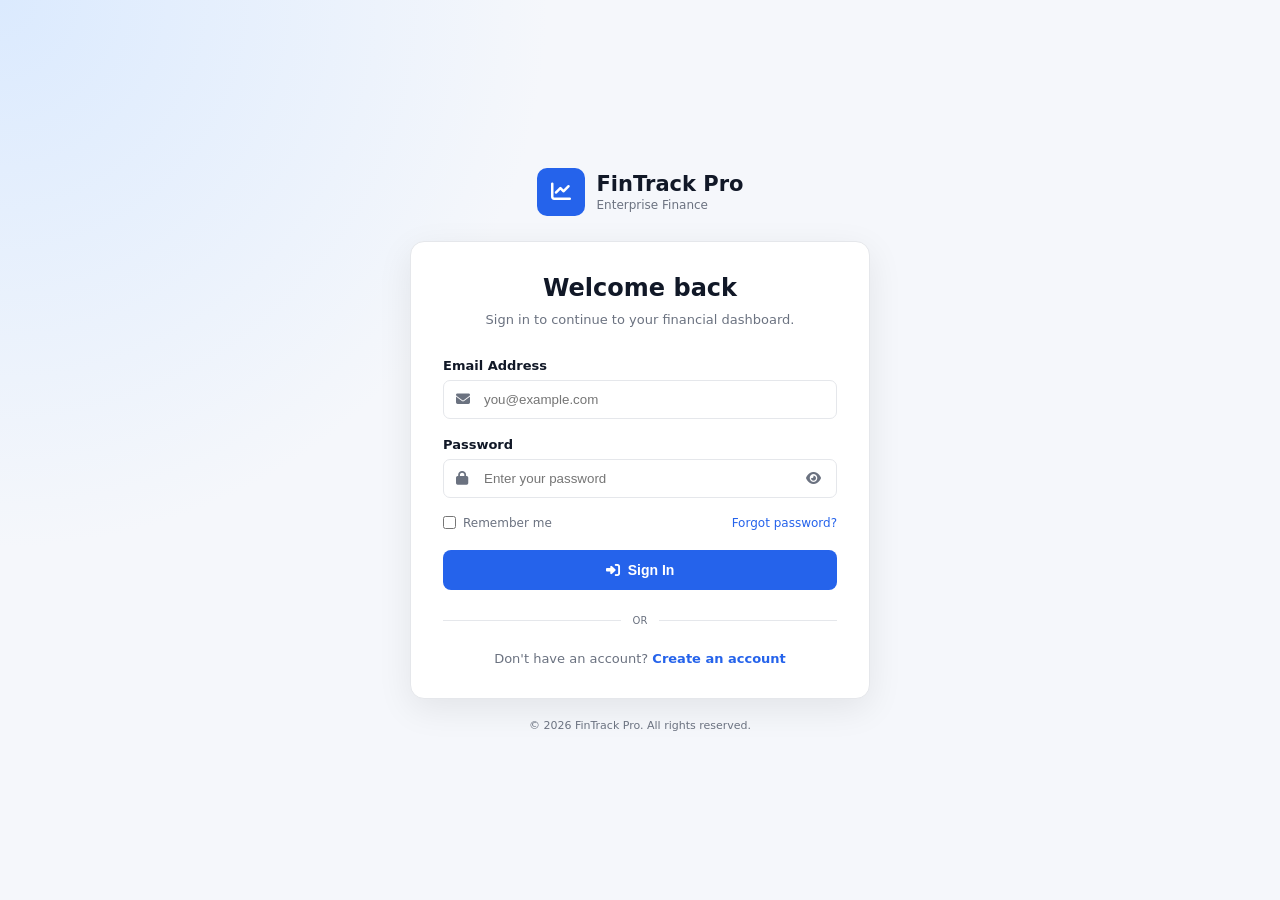
==== login.html @ 06306cc1 "first commit" ====
<!DOCTYPE html>
<html lang="en">

<head>
    <meta charset="UTF-8">
    <meta name="viewport" content="width=device-width, initial-scale=1.0">

    <title>Login - FinTrack Pro</title>

    <link rel="stylesheet" href="styles.css">

    <link
        rel="stylesheet"
        href="https://cdnjs.cloudflare.com/ajax/libs/font-awesome/6.5.2/css/all.min.css"
    >
</head>

<body class="auth-body">

    <div class="auth-container">

        <!-- BRAND -->
        <div class="auth-brand">

            <div class="brand-icon">
                <i class="fa-solid fa-chart-line"></i>
            </div>

            <div>
                <h1>FinTrack Pro</h1>
                <p>Enterprise Finance</p>
            </div>

        </div>


        <!-- LOGIN CARD -->
        <div class="auth-card">

            <div class="auth-header">

                <h2>Welcome back</h2>

                <p>
                    Sign in to continue to your financial dashboard.
                </p>

            </div>


            <form id="loginForm">

                <div class="form-group">

                    <label for="loginEmail">
                        Email Address
                    </label>

                    <div class="input-wrapper">

                        <i class="fa-solid fa-envelope"></i>

                        <input
                            type="email"
                            id="loginEmail"
                            placeholder="you@example.com"
                            required
                        >

                    </div>

                </div>


                <div class="form-group">

                    <label for="loginPassword">
                        Password
                    </label>

                    <div class="input-wrapper">

                        <i class="fa-solid fa-lock"></i>

                        <input
                            type="password"
                            id="loginPassword"
                            placeholder="Enter your password"
                            required
                        >

                        <button
                            type="button"
                            class="password-toggle"
                            onclick="togglePassword('loginPassword', this)"
                        >
                            <i class="fa-solid fa-eye"></i>
                        </button>

                    </div>

                </div>


                <div class="auth-options">

                    <label class="remember-me">

                        <input type="checkbox" id="rememberMe">

                        <span>Remember me</span>

                    </label>

                    <a href="#" id="forgotPassword">
                        Forgot password?
                    </a>

                </div>


                <button
                    type="submit"
                    class="primary-btn auth-btn"
                >

                    <i class="fa-solid fa-right-to-bracket"></i>

                    Sign In

                </button>

            </form>


            <div class="auth-divider">
                <span>OR</span>
            </div>


            <p class="auth-footer">

                Don't have an account?

                <a href="register.html">
                    Create an account
                </a>

            </p>

        </div>


        <p class="auth-copyright">
            © 2026 FinTrack Pro. All rights reserved.
        </p>

    </div>


    <script src="script.js"></script>

</body>

</html>
---- styles.css ----
* {
    margin: 0;
    padding: 0;
    box-sizing: border-box;
}

:root {
    --primary: #2563eb;
    --primary-dark: #1d4ed8;

    --background: #f5f7fb;
    --surface: #ffffff;

    --text: #111827;
    --muted: #6b7280;

    --border: #e5e7eb;

    --success: #16a34a;
    --danger: #dc2626;

    --sidebar: #111827;
}

body {
    font-family:
        Inter,
        system-ui,
        -apple-system,
        BlinkMacSystemFont,
        "Segoe UI",
        sans-serif;

    background: var(--background);
    color: var(--text);

    transition: 0.3s ease;
}


/* =========================
   APP
========================= */

.app {
    display: flex;
    min-height: 100vh;
}


/* =========================
   SIDEBAR
========================= */

.sidebar {
    width: 250px;
    background: var(--sidebar);
    color: white;

    display: flex;
    flex-direction: column;

    padding: 24px 16px;

    position: fixed;
    top: 0;
    bottom: 0;
    left: 0;
}


.brand {
    display: flex;
    align-items: center;
    gap: 12px;

    padding: 0 8px 30px;
}

.brand-icon {
    width: 42px;
    height: 42px;

    display: flex;
    align-items: center;
    justify-content: center;

    background: var(--primary);

    border-radius: 10px;
}

.brand h2 {
    font-size: 18px;
}

.brand span {
    font-size: 11px;
    color: #9ca3af;
}


/* NAVIGATION */

.navigation {
    display: flex;
    flex-direction: column;
    gap: 6px;
}


.nav-item {
    width: 100%;

    display: flex;
    align-items: center;

    gap: 12px;

    border: none;

    background: transparent;

    color: #9ca3af;

    padding: 12px;

    border-radius: 8px;

    cursor: pointer;

    font-size: 14px;

    text-align: left;

    transition: 0.2s;
}

.nav-item:hover {
    background: #1f2937;
    color: white;
}

.nav-item.active {
    background: var(--primary);
    color: white;
}


.sidebar-bottom {
    margin-top: auto;

    display: flex;
    flex-direction: column;
    gap: 6px;
}


/* =========================
   MAIN
========================= */

.main {
    margin-left: 250px;

    width: calc(100% - 250px);

    padding: 30px 36px;
}


/* =========================
   TOPBAR
========================= */

.topbar {
    display: flex;

    justify-content: space-between;

    align-items: center;

    margin-bottom: 30px;
}

.topbar h1 {
    font-size: 28px;
}

.topbar p {
    color: var(--muted);
    margin-top: 5px;
}


/* =========================
   BUTTON
========================= */

.primary-btn {
    background: var(--primary);

    color: white;

    border: none;

    border-radius: 8px;

    padding: 11px 17px;

    cursor: pointer;

    font-weight: 600;

    display: inline-flex;

    align-items: center;

    gap: 8px;

    transition: 0.2s;
}

.primary-btn:hover {
    background: var(--primary-dark);
}

.full-width {
    width: 100%;
    justify-content: center;
}


/* =========================
   STATS
========================= */

.stats-grid {
    display: grid;

    grid-template-columns:
        repeat(4, 1fr);

    gap: 20px;

    margin-bottom: 24px;
}


.stat-card {
    background: var(--surface);

    border: 1px solid var(--border);

    border-radius: 12px;

    padding: 20px;

    box-shadow:
        0 2px 5px rgba(0, 0, 0, 0.03);
}

.stat-header {
    display: flex;

    justify-content: space-between;

    align-items: center;

    color: var(--muted);

    font-size: 13px;
}

.stat-header i {
    font-size: 18px;
    color: var(--primary);
}

.stat-card h2 {
    margin-top: 15px;

    font-size: 27px;
}

.stat-card p {
    margin-top: 5px;

    font-size: 12px;

    color: var(--muted);
}


/* =========================
   CARD
========================= */

.card {
    background: var(--surface);

    border: 1px solid var(--border);

    border-radius: 12px;

    padding: 22px;

    margin-bottom: 24px;
}

.card-header {
    display: flex;

    justify-content: space-between;

    align-items: center;

    margin-bottom: 20px;
}

.card-header h3 {
    font-size: 17px;
}

.card-header p {
    font-size: 13px;
    color: var(--muted);

    margin-top: 4px;
}


/* =========================
   CHART
========================= */

.chart-container {
    height: 280px;
}


/* =========================
   TABLE
========================= */

.table-controls {
    display: flex;

    gap: 10px;
}

.table-controls input,
.table-controls select {
    padding: 9px 12px;

    border: 1px solid var(--border);

    border-radius: 7px;

    outline: none;

    background: var(--surface);

    color: var(--text);
}

.table-wrapper {
    overflow-x: auto;
}

table {
    width: 100%;

    border-collapse: collapse;
}

th {
    text-align: left;

    font-size: 12px;

    color: var(--muted);

    text-transform: uppercase;

    padding: 13px;

    border-bottom: 1px solid var(--border);
}

td {
    padding: 15px 13px;

    font-size: 14px;

    border-bottom: 1px solid var(--border);
}

.amount-income {
    color: var(--success);
    font-weight: 600;
}

.amount-expense {
    color: var(--danger);
    font-weight: 600;
}


.badge {
    padding: 5px 9px;

    border-radius: 20px;

    font-size: 11px;

    background: #eff6ff;

    color: var(--primary);
}


.action-btn {
    border: none;

    background: transparent;

    cursor: pointer;

    padding: 6px;

    color: var(--muted);
}

.action-btn:hover {
    color: var(--danger);
}


/* =========================
   EMPTY STATE
========================= */

.empty-state {
    text-align: center;

    padding: 50px 20px;

    color: var(--muted);
}

.empty-state i {
    font-size: 35px;

    margin-bottom: 12px;
}

.empty-state h3 {
    color: var(--text);

    margin-bottom: 5px;
}


/* =========================
   SECTION
========================= */

.section {
    display: none;
}

.section.active {
    display: block;
}


/* =========================
   SETTINGS
========================= */

.settings-card {
    max-width: 700px;
}

.settings-description {
    color: var(--muted);

    margin-top: 5px;

    margin-bottom: 25px;
}

hr {
    border: none;

    border-top: 1px solid var(--border);

    margin: 25px 0;
}


/* =========================
   FORMS
========================= */

.form-group {
    display: flex;

    flex-direction: column;

    gap: 7px;

    margin-bottom: 18px;
}

.form-group label {
    font-size: 13px;

    font-weight: 600;
}

.form-group input,
.form-group select {
    padding: 11px 12px;

    border: 1px solid var(--border);

    border-radius: 7px;

    background: var(--surface);

    color: var(--text);

    outline: none;
}

.form-group input:focus,
.form-group select:focus {
    border-color: var(--primary);
}


/* =========================
   MODAL
========================= */

.modal {
    position: fixed;

    inset: 0;

    background: rgba(0, 0, 0, 0.55);

    display: none;

    align-items: center;

    justify-content: center;

    z-index: 1000;
}

.modal.show {
    display: flex;
}

.modal-content {
    width: 450px;

    max-width: 90%;

    background: var(--surface);

    border-radius: 14px;

    padding: 25px;

    box-shadow:
        0 20px 60px rgba(0, 0, 0, 0.2);
}

.modal-header {
    display: flex;

    justify-content: space-between;

    margin-bottom: 25px;
}

.modal-header p {
    color: var(--muted);

    font-size: 13px;

    margin-top: 5px;
}

.close-btn {
    border: none;

    background: transparent;

    font-size: 20px;

    cursor: pointer;

    color: var(--muted);
}


/* =========================
   DARK MODE
========================= */

body.dark {
    --background: #0f172a;

    --surface: #111827;

    --text: #f9fafb;

    --muted: #9ca3af;

    --border: #263244;
}


/* =========================
   RESPONSIVE
========================= */

@media (max-width: 1000px) {

    .stats-grid {
        grid-template-columns:
            repeat(2, 1fr);
    }

}

@media (max-width: 700px) {

    .sidebar {
        width: 70px;
    }

    .sidebar .brand div:last-child,
    .sidebar .nav-item span {
        display: none;
    }

    .main {
        margin-left: 70px;

        width: calc(100% - 70px);

        padding: 20px;
    }

    .topbar {
        align-items: flex-start;

        flex-direction: column;

        gap: 15px;
    }

    .stats-grid {
        grid-template-columns: 1fr;
    }

    .card-header {
        align-items: flex-start;

        flex-direction: column;

        gap: 15px;
    }

    .table-controls {
        width: 100%;

        flex-direction: column;
    }

}


/* ==========================================
   AUTHENTICATION PAGES
========================================== */

.auth-body {
    min-height: 100vh;

    display: flex;
    align-items: center;
    justify-content: center;

    background:
        radial-gradient(
            circle at top left,
            #dbeafe,
            transparent 35%
        ),
        var(--background);

    padding: 30px 20px;
}


.auth-container {
    width: 100%;
    max-width: 460px;
}


/* BRAND */

.auth-brand {
    display: flex;

    justify-content: center;
    align-items: center;

    gap: 12px;

    margin-bottom: 25px;
}

.auth-brand .brand-icon {
    width: 48px;
    height: 48px;

    color: white;

    font-size: 20px;
}

.auth-brand h1 {
    font-size: 21px;
}

.auth-brand p {
    color: var(--muted);

    font-size: 12px;

    margin-top: 2px;
}


/* CARD */

.auth-card {
    background: var(--surface);

    border: 1px solid var(--border);

    border-radius: 14px;

    padding: 32px;

    box-shadow:
        0 10px 35px rgba(0, 0, 0, 0.08);
}


/* HEADER */

.auth-header {
    text-align: center;

    margin-bottom: 28px;
}

.auth-header h2 {
    font-size: 24px;

    margin-bottom: 8px;
}

.auth-header p {
    color: var(--muted);

    font-size: 13px;

    line-height: 1.5;
}


/* INPUT */

.input-wrapper {
    position: relative;

    display: flex;

    align-items: center;
}

.input-wrapper > i {
    position: absolute;

    left: 13px;

    color: var(--muted);

    font-size: 14px;

    pointer-events: none;
}

.input-wrapper input {
    width: 100%;

    padding-left: 40px;
    padding-right: 42px;
}


/* PASSWORD TOGGLE */

.password-toggle {
    position: absolute;

    right: 10px;

    border: none;

    background: transparent;

    color: var(--muted);

    cursor: pointer;

    padding: 6px;
}

.password-toggle:hover {
    color: var(--primary);
}


/* AUTH OPTIONS */

.auth-options {
    display: flex;

    align-items: center;

    justify-content: space-between;

    margin: 5px 0 20px;

    font-size: 12px;
}

.remember-me {
    display: flex;

    align-items: center;

    gap: 7px;

    color: var(--muted);

    cursor: pointer;
}

.auth-options a {
    color: var(--primary);

    text-decoration: none;
}

.auth-options a:hover {
    text-decoration: underline;
}


/* BUTTON */

.auth-btn {
    width: 100%;

    justify-content: center;

    padding: 12px;

    font-size: 14px;
}


/* DIVIDER */

.auth-divider {
    display: flex;

    align-items: center;

    gap: 12px;

    margin: 25px 0;

    color: var(--muted);

    font-size: 10px;
}

.auth-divider::before,
.auth-divider::after {
    content: "";

    flex: 1;

    height: 1px;

    background: var(--border);
}


/* FOOTER */

.auth-footer {
    text-align: center;

    color: var(--muted);

    font-size: 13px;
}

.auth-footer a {
    color: var(--primary);

    font-weight: 600;

    text-decoration: none;
}

.auth-footer a:hover {
    text-decoration: underline;
}


/* TERMS */

.terms {
    margin: 5px 0 20px;
}

.terms label {
    display: flex;

    align-items: flex-start;

    gap: 8px;

    font-size: 11px;

    color: var(--muted);

    line-height: 1.5;

    cursor: pointer;
}

.terms input {
    margin-top: 3px;
}

.terms a {
    color: var(--primary);

    text-decoration: none;
}


/* COPYRIGHT */

.auth-copyright {
    text-align: center;

    margin-top: 20px;

    color: var(--muted);

    font-size: 11px;
}


/* AUTH RESPONSIVE */

@media (max-width: 500px) {

    .auth-card {
        padding: 25px 20px;
    }

    .auth-header h2 {
        font-size: 21px;
    }

}
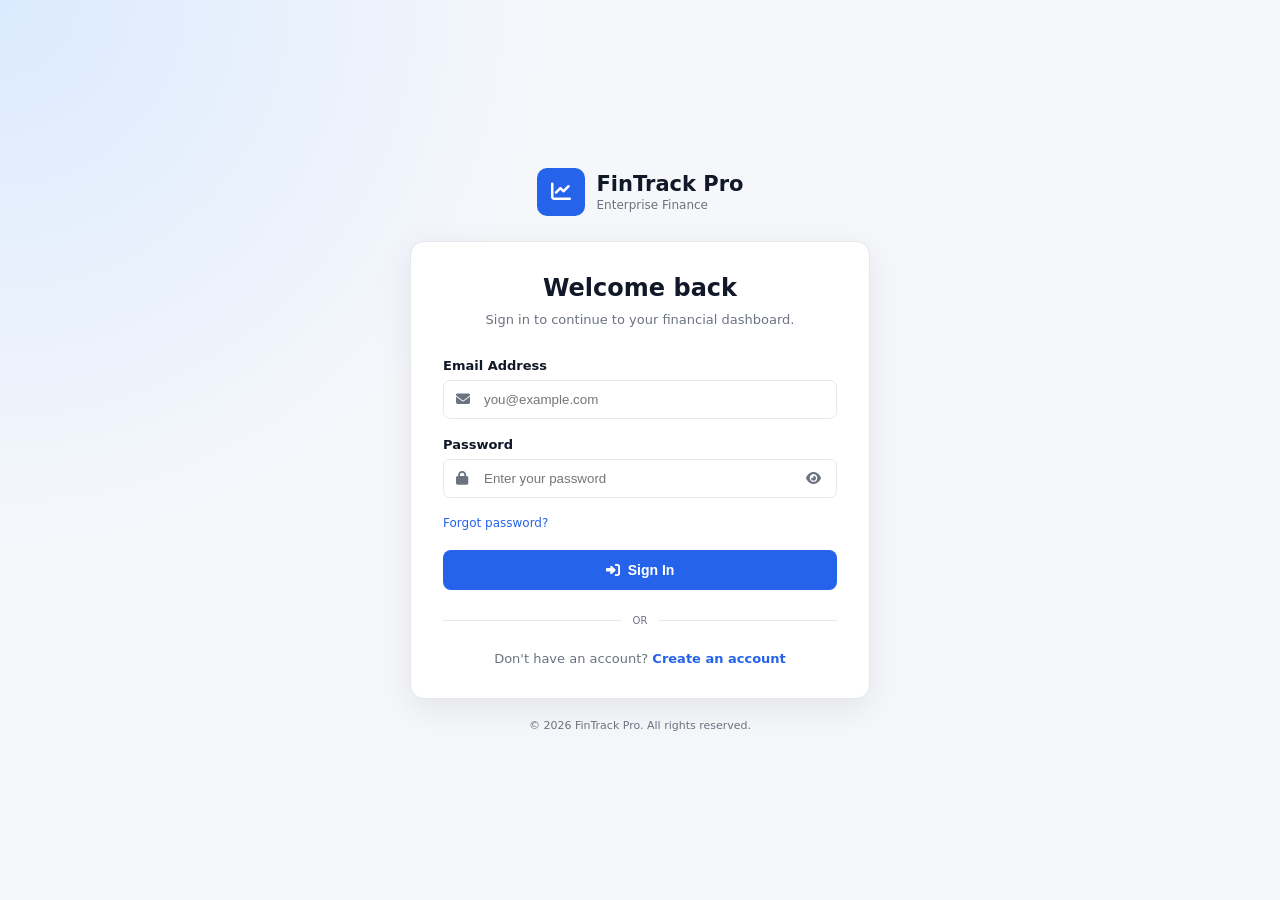
==== commit 28b6fc73: "final push" ====
--- a/login.html
+++ b/login.html
@@ -20,7 +20,6 @@
 
     <div class="auth-container">
 
-        <!-- BRAND -->
         <div class="auth-brand">
 
             <div class="brand-icon">
@@ -35,7 +34,6 @@
         </div>
 
 
-        <!-- LOGIN CARD -->
         <div class="auth-card">
 
             <div class="auth-header">
@@ -104,15 +102,6 @@
 
 
                 <div class="auth-options">
-
-                    <label class="remember-me">
-
-                        <input type="checkbox" id="rememberMe">
-
-                        <span>Remember me</span>
-
-                    </label>
-
                     <a href="#" id="forgotPassword">
                         Forgot password?
                     </a>
